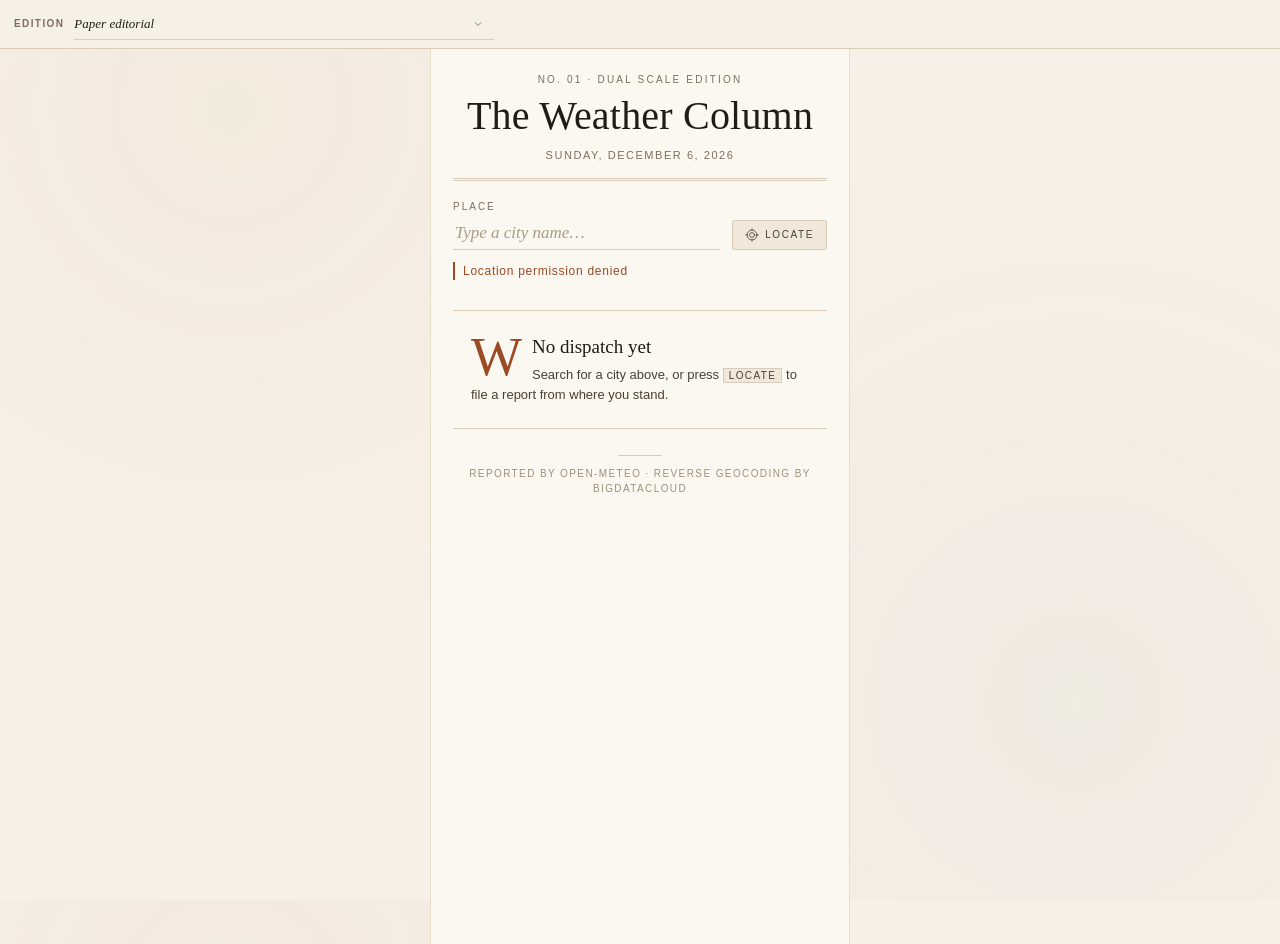
==== variants/01-paper-editorial/index.html @ 681472b5 "Initial dual-unit weather web app Static SPA with dual °F/°C current conditions and 10-day forecast," ====
<!DOCTYPE html>
<html lang="en">
<head>
  <meta charset="UTF-8" />
  <meta name="viewport" content="width=device-width, initial-scale=1, viewport-fit=cover" />
  <meta name="color-scheme" content="light" />
  <meta name="theme-color" content="#f6f1e8" />
  <meta name="apple-mobile-web-app-capable" content="yes" />
  <meta name="mobile-web-app-capable" content="yes" />
  <meta name="apple-mobile-web-app-status-bar-style" content="black-translucent" />
  <meta name="apple-mobile-web-app-title" content="Weather" />
  <link rel="manifest" href="../../manifest.webmanifest" />
  <link rel="apple-touch-icon" href="../../icons/icon-180.png" />
  <link rel="icon" type="image/png" sizes="192x192" href="../../icons/icon-192.png" />
  <link rel="icon" type="image/svg+xml" href="../../icons/icon.svg" />
  <title>The Weather Column · °F &amp; °C</title>
  <link rel="stylesheet" href="styles.css" />
  <link rel="stylesheet" href="../../style-switcher.css" />
</head>
<body>
  <main class="paper">

    <!-- Masthead -->
    <header class="masthead">
      <p class="masthead__eyebrow">No. 01 · Dual Scale Edition</p>
      <h1 class="masthead__title">The Weather Column</h1>
      <p id="dateline" class="masthead__dateline"></p>
    </header>

    <!-- Search / tools -->
    <div class="tools">
      <form id="search-form" class="search" autocomplete="off" role="search">
        <label class="search__label" for="search-input">Place</label>
        <input
          id="search-input"
          class="search__input"
          type="search"
          placeholder="Type a city name…"
          enterkeyhint="search"
          aria-label="Search for a city"
          aria-autocomplete="list"
          aria-controls="search-popup"
          aria-expanded="false"
          aria-haspopup="listbox"
        />
        <ul
          id="search-popup"
          class="search-popup"
          role="listbox"
          aria-label="City suggestions"
          hidden
        ></ul>
      </form>

      <button
        type="button"
        id="geo-btn"
        class="geo-btn"
        title="Use my location"
        aria-label="Use my location"
      >
        <svg viewBox="0 0 24 24" aria-hidden="true" focusable="false">
          <circle cx="12" cy="12" r="4.2" />
          <circle cx="12" cy="12" r="8.5" />
          <path d="M12 1.5v3M12 19.5v3M1.5 12h3M19.5 12h3" />
        </svg>
        <span>Locate</span>
      </button>
    </div>

    <p id="status" class="status" role="status" aria-live="polite"></p>

    <!-- Loading placeholder -->
    <div id="skeleton" class="skeleton" hidden aria-hidden="true">
      <span class="sk sk--place"></span>
      <span class="sk sk--temp"></span>
      <span class="sk sk--cond"></span>
      <span class="sk sk--rule"></span>
      <span class="sk sk--row"></span>
      <span class="sk sk--row"></span>
      <span class="sk sk--row"></span>
      <span class="sk sk--row"></span>
      <span class="sk sk--row"></span>
    </div>

    <!-- Empty / first-run state -->
    <div id="empty" class="empty" hidden>
      <p class="empty__drop">W</p>
      <p class="empty__title">No dispatch yet</p>
      <p class="empty__hint">
        Search for a city above, or press <span class="empty__key">Locate</span>
        to file a report from where you stand.
      </p>
    </div>

    <!-- 1 · Current conditions -->
    <section id="current" class="current" aria-labelledby="location" hidden>
      <p class="kicker">Present Conditions</p>
      <h2 id="location" class="current__place"></h2>
      <div id="temps" class="temps" role="img"></div>
      <p id="condition" class="current__condition"></p>
      <p id="hl" class="current__hl" role="img"></p>
    </section>

    <!-- 2 · Multi-day forecast -->
    <section id="daily" class="daily" aria-labelledby="daily-heading" hidden>
      <h3 id="daily-heading" class="daily__heading">The Ten-Day Outlook</h3>
      <div class="daily__columns" aria-hidden="true">
        <span>Day</span>
        <span>Sky</span>
        <span class="col-num">Low</span>
        <span class="col-range">Range</span>
        <span class="col-num">High</span>
      </div>
      <ul id="daily-list" class="daily__list"></ul>
      <p class="daily__legend">
        Each row prints Fahrenheit above Celsius. The rule between low and high
        marks the day’s span against the ten-day extremes.
      </p>
    </section>

    <footer class="colophon">
      <span class="colophon__rule" aria-hidden="true"></span>
      Reported by Open-Meteo · Reverse geocoding by BigDataCloud
    </footer>
  </main>

  <script src="app.js"></script>
  <script src="../../style-switcher.js"></script>
  <script src="../../pwa.js"></script>
</body>
</html>
---- variants/01-paper-editorial/styles.css ----
/* ===========================================================
   PAPER / EDITORIAL — a printed weather column
   Warm ivory stock, serif headlines, hairline taupe rules.
   =========================================================== */

:root {
  --paper:       #f6f1e8;
  --paper-2:     #fbf8f2;
  --paper-3:     #efe8db;
  --ink:         #221c16;
  --ink-soft:    #4a3f34;
  --ink-faint:   #7d6f60;
  --taupe:       #d9cdb9;
  --taupe-soft:  #e6ddcc;
  --accent:      #9a4a24;   /* terracotta — used sparingly, like a spot color */
  --accent-cool: #3f5c6b;   /* slate blue for cold ends */

  --serif: Georgia, "Iowan Old Style", "Times New Roman", ui-serif, serif;
  --sans: ui-sans-serif, -apple-system, BlinkMacSystemFont, "Segoe UI",
    "Helvetica Neue", Arial, sans-serif;

  --col: 420px;
}

/* Ensure [hidden] wins over component display:flex/grid */
[hidden] {
  display: none !important;
}


* { box-sizing: border-box; }

html, body { height: 100%; }

body {
  margin: 0;
  background-color: var(--paper);
  /* faint paper tooth */
  background-image:
    radial-gradient(circle at 18% 12%, rgba(154, 74, 36, 0.045), transparent 42%),
    radial-gradient(circle at 84% 78%, rgba(63, 92, 107, 0.04), transparent 46%);
  color: var(--ink);
  font-family: var(--sans);
  font-size: 16px;
  line-height: 1.5;
  -webkit-font-smoothing: antialiased;
  text-rendering: optimizeLegibility;
}

.paper {
  width: 100%;
  max-width: var(--col);
  margin: 0 auto;
  padding: 28px 22px calc(36px + env(safe-area-inset-bottom));
  min-height: 100%;
  background: linear-gradient(var(--paper-2), var(--paper-2));
  border-left: 1px solid var(--taupe-soft);
  border-right: 1px solid var(--taupe-soft);
}

@media (max-width: 460px) {
  .paper { border-left: none; border-right: none; }
}

.sr-only {
  position: absolute;
  width: 1px; height: 1px;
  padding: 0; margin: -1px;
  overflow: hidden;
  clip: rect(0 0 0 0);
  white-space: nowrap;
  border: 0;
}

/* ------------------------------------------------------------ masthead */

.masthead {
  text-align: center;
  padding-bottom: 14px;
  border-bottom: 3px double var(--taupe);
}

.masthead__eyebrow {
  margin: 0 0 8px;
  font-size: 10px;
  letter-spacing: 0.22em;
  text-transform: uppercase;
  color: var(--ink-faint);
}

.masthead__title {
  margin: 0;
  font-family: var(--serif);
  font-weight: 400;
  font-size: clamp(30px, 9vw, 40px);
  line-height: 1.05;
  letter-spacing: 0.005em;
  color: var(--ink);
}

.masthead__dateline {
  margin: 10px 0 0;
  font-size: 11px;
  letter-spacing: 0.14em;
  text-transform: uppercase;
  color: var(--ink-faint);
}

/* --------------------------------------------------------------- tools */

.tools {
  display: flex;
  align-items: flex-end;
  gap: 12px;
  margin-top: 18px;
}

.search {
  position: relative;
  flex: 1 1 auto;
  min-width: 0;
}

.search__label {
  display: block;
  font-size: 10px;
  letter-spacing: 0.2em;
  text-transform: uppercase;
  color: var(--ink-faint);
  margin-bottom: 3px;
}

.search__input {
  width: 100%;
  appearance: none;
  -webkit-appearance: none;
  background: transparent;
  border: 0;
  border-bottom: 1px solid var(--taupe);
  border-radius: 0;
  padding: 6px 2px;
  font-family: var(--serif);
  font-size: 17px;
  color: var(--ink);
  transition: border-color 0.18s ease;
}

.search__input::placeholder {
  color: #a99b89;
  font-style: italic;
}

.search__input:focus {
  outline: none;
  border-bottom-color: var(--accent);
}

.search__input::-webkit-search-cancel-button { -webkit-appearance: none; }

.geo-btn {
  flex: 0 0 auto;
  display: inline-flex;
  align-items: center;
  gap: 6px;
  padding: 7px 12px;
  background: var(--paper-3);
  border: 1px solid var(--taupe);
  border-radius: 2px;
  color: var(--ink-soft);
  font-family: var(--sans);
  font-size: 10px;
  letter-spacing: 0.16em;
  text-transform: uppercase;
  cursor: pointer;
  transition: background 0.16s ease, color 0.16s ease, border-color 0.16s ease;
}

.geo-btn svg {
  width: 14px; height: 14px;
  fill: none;
  stroke: currentColor;
  stroke-width: 1.4;
  stroke-linecap: round;
}

.geo-btn:hover { background: #e8dfcd; color: var(--ink); }
.geo-btn:active { transform: translateY(1px); }
.geo-btn:focus-visible { outline: 2px solid var(--accent); outline-offset: 2px; }

.geo-btn.is-busy { color: var(--accent); border-color: var(--accent); }
.geo-btn.is-busy svg { animation: slow-spin 1.6s linear infinite; }

@keyframes slow-spin { to { transform: rotate(360deg); } }

/* ------------------------------------------------------- search popup */

.search-popup {
  position: absolute;
  z-index: 30;
  top: calc(100% + 6px);
  left: 0;
  right: 0;
  margin: 0;
  padding: 4px 0;
  list-style: none;
  max-height: 288px;
  overflow-y: auto;
  background: var(--paper-2);
  border: 1px solid var(--taupe);
  border-radius: 2px;
  box-shadow: 0 10px 24px rgba(58, 44, 30, 0.13);
}

.search-popup[hidden] {
  display: none !important;
}

.search-popup__item {
  display: flex;
  flex-direction: column;
  gap: 1px;
  width: 100%;
  padding: 8px 12px;
  background: transparent;
  border: 0;
  border-left: 2px solid transparent;
  text-align: left;
  cursor: pointer;
  font-family: inherit;
  color: var(--ink);
}

.search-popup__item:hover,
.search-popup__item.is-active {
  background: var(--paper-3);
  border-left-color: var(--accent);
}

.search-popup__name {
  font-family: var(--serif);
  font-size: 15px;
  line-height: 1.25;
}

.search-popup__meta {
  font-size: 11px;
  letter-spacing: 0.05em;
  color: var(--ink-faint);
}

.search-popup__loading,
.search-popup__empty {
  padding: 10px 12px;
  font-size: 12px;
  font-style: italic;
  color: var(--ink-faint);
}

/* -------------------------------------------------------------- status */

.status {
  margin: 12px 0 0;
  min-height: 1.2em;
  font-size: 12px;
  letter-spacing: 0.06em;
  color: var(--ink-faint);
}

.status:empty { margin: 6px 0 0; min-height: 0; }
.status.is-loading { font-style: italic; }
.status.is-error {
  color: var(--accent);
  font-style: normal;
  border-left: 2px solid var(--accent);
  padding-left: 8px;
}

/* ------------------------------------------------------------ skeleton */

.skeleton {
  display: flex;
  flex-direction: column;
  gap: 12px;
  margin-top: 24px;
}

.sk {
  display: block;
  border-radius: 1px;
  background: linear-gradient(
    90deg,
    var(--paper-3) 0%,
    #e7dfd0 40%,
    var(--paper-3) 80%
  );
  background-size: 260% 100%;
  animation: paper-shimmer 1.5s ease-in-out infinite;
}

.sk--place { width: 62%; height: 24px; }
.sk--temp  { width: 88%; height: 56px; }
.sk--cond  { width: 46%; height: 13px; }
.sk--rule  { width: 100%; height: 1px; margin: 6px 0; animation: none; background: var(--taupe); }
.sk--row   { width: 100%; height: 30px; }

@keyframes paper-shimmer {
  0%   { background-position: 120% 0; }
  100% { background-position: -40% 0; }
}

@media (prefers-reduced-motion: reduce) {
  .sk { animation: none; }
}

/* --------------------------------------------------------------- empty */

.empty {
  margin-top: 30px;
  padding: 22px 18px 24px;
  border-top: 1px solid var(--taupe);
  border-bottom: 1px solid var(--taupe);
  text-align: left;
}

.empty__drop {
  float: left;
  margin: 2px 10px 0 0;
  font-family: var(--serif);
  font-size: 54px;
  line-height: 0.82;
  color: var(--accent);
}

.empty__title {
  margin: 0 0 4px;
  font-family: var(--serif);
  font-size: 19px;
}

.empty__hint {
  margin: 0;
  font-size: 13px;
  color: var(--ink-soft);
}

.empty__key {
  font-size: 10px;
  letter-spacing: 0.14em;
  text-transform: uppercase;
  padding: 1px 5px;
  border: 1px solid var(--taupe);
  background: var(--paper-3);
  white-space: nowrap;
}

/* ------------------------------------------------------------- current */

.kicker {
  margin: 0 0 6px;
  font-size: 10px;
  letter-spacing: 0.22em;
  text-transform: uppercase;
  color: var(--accent);
}

.current {
  margin-top: 26px;
  padding-bottom: 22px;
  border-bottom: 1px solid var(--taupe);
}

.current__place {
  margin: 0;
  font-family: var(--serif);
  font-weight: 400;
  font-size: clamp(24px, 7vw, 30px);
  line-height: 1.15;
  letter-spacing: 0.002em;
}

/* Dual scale — two equal columns, split by a hairline rule */
.temps {
  display: grid;
  grid-template-columns: 1fr 1px 1fr;
  align-items: center;
  margin: 18px 0 4px;
  padding: 14px 0;
  border-top: 1px solid var(--taupe-soft);
  border-bottom: 1px solid var(--taupe-soft);
}

.temps__divider {
  display: block;
  align-self: stretch;
  background: var(--taupe);
}

.temp {
  display: flex;
  flex-direction: column;
  align-items: center;
  gap: 2px;
}

.temp__value {
  font-family: var(--serif);
  font-size: 52px;
  line-height: 1;
  letter-spacing: -0.02em;
  font-variant-numeric: lining-nums tabular-nums;
  color: var(--ink);
}

.temp__deg {
  font-size: 0.5em;
  vertical-align: super;
  margin-left: 1px;
  color: var(--ink-faint);
}

.temp__unit {
  font-size: 9px;
  letter-spacing: 0.2em;
  text-transform: uppercase;
  color: var(--ink-faint);
}

.temp--f .temp__value { color: var(--ink); }
.temp--c .temp__value { color: var(--ink-soft); }

.current__condition {
  margin: 12px 0 0;
  font-family: var(--serif);
  font-size: 17px;
  font-style: italic;
  color: var(--ink-soft);
}

.cond__icon {
  font-style: normal;
  margin-right: 7px;
  filter: saturate(0.72);
}

.current__hl {
  display: flex;
  gap: 20px;
  margin: 10px 0 0;
}

.hl {
  display: inline-flex;
  align-items: baseline;
  gap: 7px;
  font-variant-numeric: lining-nums tabular-nums;
}

.hl__key {
  font-size: 9px;
  letter-spacing: 0.18em;
  text-transform: uppercase;
  color: var(--ink-faint);
}

.hl__f {
  font-family: var(--serif);
  font-size: 15px;
  color: var(--ink);
}

.hl__c {
  font-size: 12px;
  color: var(--ink-faint);
}

/* --------------------------------------------------------------- daily */

.daily { margin-top: 24px; }

.daily__heading {
  margin: 0 0 10px;
  font-family: var(--serif);
  font-weight: 400;
  font-size: 20px;
  letter-spacing: 0.01em;
}

.daily__columns,
.day {
  display: grid;
  grid-template-columns: 3.4rem 1.5rem 2.9rem 1fr 2.9rem;
  align-items: center;
  gap: 9px;
}

.daily__columns {
  padding: 0 0 6px;
  border-bottom: 1px solid var(--ink);
  font-size: 9px;
  letter-spacing: 0.18em;
  text-transform: uppercase;
  color: var(--ink-faint);
}

.daily__columns .col-num { text-align: center; }
.daily__columns .col-range { text-align: center; }

.daily__list {
  list-style: none;
  margin: 0;
  padding: 0;
}

.day {
  padding: 9px 0;
  border-bottom: 1px dotted var(--taupe);
}

.day--today .day__name {
  color: var(--accent);
  font-style: italic;
}

.day__name {
  font-family: var(--serif);
  font-size: 14px;
  letter-spacing: 0.02em;
  color: var(--ink);
}

.day__icon {
  font-size: 14px;
  text-align: center;
  filter: saturate(0.7);
}

/* Stacked dual readout: F on top (serif), C below (small sans) */
.t {
  display: flex;
  flex-direction: column;
  align-items: center;
  line-height: 1.1;
  font-variant-numeric: lining-nums tabular-nums;
}

.t__f {
  font-family: var(--serif);
  font-size: 15px;
  color: var(--ink);
}

.t__c {
  font-size: 10px;
  color: var(--ink-faint);
}

.t--lo .t__f { color: var(--ink-soft); }

/* Range bar — a quiet printed rule, not a neon gradient */
.day__range { padding: 0 1px; }

.bar {
  position: relative;
  display: block;
  height: 7px;
  background:
    repeating-linear-gradient(
      90deg,
      var(--taupe-soft) 0 3px,
      transparent 3px 6px
    );
  background-position: 0 center;
  background-size: 100% 1px;
  background-repeat: no-repeat;
}

.bar__fill {
  position: absolute;
  top: 50%;
  height: 3px;
  transform: translateY(-50%);
  border-radius: 2px;
  background: linear-gradient(90deg, var(--from), var(--to));
  transform-origin: left center;
  animation: bar-in 0.42s cubic-bezier(0.22, 0.8, 0.3, 1) both;
}

@keyframes bar-in {
  from { transform: translateY(-50%) scaleX(0.05); opacity: 0; }
  to   { transform: translateY(-50%) scaleX(1); opacity: 1; }
}

.bar__now {
  position: absolute;
  top: 50%;
  width: 1px;
  height: 11px;
  margin-left: -0.5px;
  transform: translateY(-50%);
  background: var(--ink);
}

.daily__legend {
  margin: 12px 0 0;
  padding-top: 10px;
  border-top: 1px solid var(--taupe-soft);
  font-size: 11px;
  font-style: italic;
  line-height: 1.5;
  color: var(--ink-faint);
}

/* ----------------------------------------------------------- colophon */

.colophon {
  margin-top: 26px;
  text-align: center;
  font-size: 10px;
  letter-spacing: 0.14em;
  text-transform: uppercase;
  color: #9d8f7d;
}

.colophon__rule {
  display: block;
  width: 44px;
  height: 1px;
  margin: 0 auto 10px;
  background: var(--taupe);
}

/* ----------------------------------------------------------- entrance */

.fade-in {
  animation: ink-in 0.44s ease both;
}

.fade-in--delayed { animation-delay: 0.09s; }

@keyframes ink-in {
  from { opacity: 0; transform: translateY(6px); }
  to   { opacity: 1; transform: none; }
}

@media (prefers-reduced-motion: reduce) {
  .fade-in, .bar__fill, .geo-btn.is-busy svg { animation: none !important; }
}
---- style-switcher.css ----
/* ==========================================================================
   Style picker — structural base + per-theme skins
   Themes set look via #style-switcher[data-style="…"]
   ========================================================================== */

#style-switcher {
  position: fixed;
  top: 0;
  left: 0;
  right: 0;
  z-index: 10000;
  display: flex;
  align-items: center;
  gap: 10px;
  min-height: 44px;
  padding: max(8px, env(safe-area-inset-top)) 14px 8px;
  box-sizing: border-box;
  line-height: 1.2;
  /* defaults (overridden per theme) */
  --ss-bg: rgba(12, 14, 20, 0.92);
  --ss-fg: #eef1f6;
  --ss-muted: rgba(238, 241, 246, 0.55);
  --ss-line: rgba(255, 255, 255, 0.12);
  --ss-field-bg: rgba(255, 255, 255, 0.08);
  --ss-field-fg: #eef1f6;
  --ss-field-border: rgba(255, 255, 255, 0.16);
  --ss-focus: #8eb0ff;
  --ss-focus-ring: rgba(142, 176, 255, 0.28);
  --ss-option-bg: #1a1d26;
  --ss-radius: 8px;
  --ss-font: ui-sans-serif, system-ui, -apple-system, "Segoe UI", sans-serif;
  --ss-label-size: 11px;
  --ss-label-weight: 600;
  --ss-label-track: 0.06em;
  --ss-label-transform: uppercase;
  --ss-shadow: none;
  --ss-blur: 12px;

  background: var(--ss-bg);
  color: var(--ss-fg);
  border-bottom: 1px solid var(--ss-line);
  font-family: var(--ss-font);
  font-size: 13px;
  box-shadow: var(--ss-shadow);
  backdrop-filter: blur(var(--ss-blur));
  -webkit-backdrop-filter: blur(var(--ss-blur));
}

#style-switcher * {
  box-sizing: border-box;
}

#style-switcher label {
  flex: none;
  color: var(--ss-muted);
  font-size: var(--ss-label-size);
  font-weight: var(--ss-label-weight);
  letter-spacing: var(--ss-label-track);
  text-transform: var(--ss-label-transform);
}

#style-switcher select {
  flex: 1;
  min-width: 0;
  max-width: 420px;
  height: 32px;
  padding: 0 28px 0 10px;
  border: 1px solid var(--ss-field-border);
  border-radius: var(--ss-radius);
  background-color: var(--ss-field-bg);
  background-image: url("data:image/svg+xml,%3Csvg xmlns='http://www.w3.org/2000/svg' width='12' height='12' viewBox='0 0 24 24' fill='none' stroke='%23c5cad6' stroke-width='2.2'%3E%3Cpath d='M6 9l6 6 6-6'/%3E%3C/svg%3E");
  background-repeat: no-repeat;
  background-position: right 10px center;
  color: var(--ss-field-fg);
  font: inherit;
  font-size: 13px;
  font-weight: 500;
  appearance: none;
  -webkit-appearance: none;
  cursor: pointer;
  outline: none;
  transition: border-color 0.15s ease, box-shadow 0.15s ease, background-color 0.15s ease;
}

#style-switcher select:hover {
  border-color: var(--ss-focus);
}

#style-switcher select:focus-visible {
  border-color: var(--ss-focus);
  box-shadow: 0 0 0 3px var(--ss-focus-ring);
}

#style-switcher select option {
  background: var(--ss-option-bg);
  color: var(--ss-field-fg);
}

.style-switcher-spacer {
  height: calc(44px + env(safe-area-inset-top));
  flex: none;
}

/* --------------------------------------------------------------------------
   0 · Original dark — glass surface, cool accent
   -------------------------------------------------------------------------- */
#style-switcher[data-style="original"] {
  --ss-bg: rgba(8, 11, 18, 0.88);
  --ss-fg: #eef2f8;
  --ss-muted: #7f8ba0;
  --ss-line: rgba(255, 255, 255, 0.085);
  --ss-field-bg: rgba(255, 255, 255, 0.055);
  --ss-field-fg: #eef2f8;
  --ss-field-border: rgba(255, 255, 255, 0.12);
  --ss-focus: #86aaff;
  --ss-focus-ring: rgba(134, 170, 255, 0.22);
  --ss-option-bg: #121722;
  --ss-radius: 999px;
  --ss-font: ui-sans-serif, -apple-system, BlinkMacSystemFont, "SF Pro Text",
    "Segoe UI", system-ui, sans-serif;
  --ss-blur: 16px;
  --ss-shadow: 0 8px 24px -16px rgba(0, 0, 0, 0.7);
}

#style-switcher[data-style="original"] select {
  background-image: url("data:image/svg+xml,%3Csvg xmlns='http://www.w3.org/2000/svg' width='12' height='12' viewBox='0 0 24 24' fill='none' stroke='%239aa6bc' stroke-width='2.2'%3E%3Cpath d='M6 9l6 6 6-6'/%3E%3C/svg%3E");
  padding-left: 14px;
}

/* --------------------------------------------------------------------------
   1 · Paper editorial — ivory stock, serif label, taupe rules
   -------------------------------------------------------------------------- */
#style-switcher[data-style="01-paper-editorial"] {
  --ss-bg: #f6f1e8;
  --ss-fg: #221c16;
  --ss-muted: #7d6f60;
  --ss-line: #d9cdb9;
  --ss-field-bg: #fbf8f2;
  --ss-field-fg: #221c16;
  --ss-field-border: #d9cdb9;
  --ss-focus: #9a4a24;
  --ss-focus-ring: rgba(154, 74, 36, 0.18);
  --ss-option-bg: #fbf8f2;
  --ss-radius: 0;
  --ss-font: Georgia, "Iowan Old Style", "Times New Roman", ui-serif, serif;
  --ss-label-size: 10px;
  --ss-label-track: 0.14em;
  --ss-blur: 0px;
  --ss-shadow: none;
  border-bottom-width: 1px;
  border-bottom-style: solid;
}

#style-switcher[data-style="01-paper-editorial"] label {
  font-family: ui-sans-serif, "Helvetica Neue", Arial, sans-serif;
}

#style-switcher[data-style="01-paper-editorial"] select {
  border-top: none;
  border-left: none;
  border-right: none;
  border-radius: 0;
  background-color: transparent;
  background-image: url("data:image/svg+xml,%3Csvg xmlns='http://www.w3.org/2000/svg' width='12' height='12' viewBox='0 0 24 24' fill='none' stroke='%237d6f60' stroke-width='1.8'%3E%3Cpath d='M6 9l6 6 6-6'/%3E%3C/svg%3E");
  font-family: Georgia, "Iowan Old Style", "Times New Roman", ui-serif, serif;
  font-style: italic;
  font-weight: 400;
  padding-left: 0;
}

#style-switcher[data-style="01-paper-editorial"] select:focus-visible {
  box-shadow: none;
  border-bottom-color: #9a4a24;
}

/* --------------------------------------------------------------------------
   2 · Terminal mono — phosphor CRT chrome
   -------------------------------------------------------------------------- */
#style-switcher[data-style="02-terminal-mono"] {
  --ss-bg: #040605;
  --ss-fg: #b9ffd9;
  --ss-muted: #58917a;
  --ss-line: rgba(51, 255, 154, 0.28);
  --ss-field-bg: #070b09;
  --ss-field-fg: #33ff9a;
  --ss-field-border: rgba(51, 255, 154, 0.35);
  --ss-focus: #ffb454;
  --ss-focus-ring: rgba(255, 180, 84, 0.2);
  --ss-option-bg: #070b09;
  --ss-radius: 0;
  --ss-font: ui-monospace, "SF Mono", SFMono-Regular, Menlo, Consolas,
    "DejaVu Sans Mono", monospace;
  --ss-label-size: 11px;
  --ss-label-track: 0.08em;
  --ss-blur: 0px;
  --ss-shadow: 0 0 12px rgba(51, 255, 154, 0.12);
  text-shadow: 0 0 6px rgba(51, 255, 154, 0.25);
  font-size: 12px;
}

#style-switcher[data-style="02-terminal-mono"] label::before {
  content: "[";
  color: #1f8f5c;
  margin-right: 2px;
}

#style-switcher[data-style="02-terminal-mono"] label::after {
  content: "]";
  color: #1f8f5c;
  margin-left: 2px;
}

#style-switcher[data-style="02-terminal-mono"] select {
  background-image: url("data:image/svg+xml,%3Csvg xmlns='http://www.w3.org/2000/svg' width='12' height='12' viewBox='0 0 24 24' fill='none' stroke='%2333ff9a' stroke-width='2'%3E%3Cpath d='M6 9l6 6 6-6'/%3E%3C/svg%3E");
  font-weight: 400;
  letter-spacing: 0.02em;
  text-shadow: 0 0 6px rgba(51, 255, 154, 0.35);
  box-shadow: inset 0 0 0 1px rgba(51, 255, 154, 0.08);
}

#style-switcher[data-style="02-terminal-mono"] select:focus-visible {
  box-shadow: 0 0 0 1px #ffb454, 0 0 10px rgba(255, 180, 84, 0.25);
}

/* --------------------------------------------------------------------------
   3 · Soft pastel — frosted card, rounded, lavender
   -------------------------------------------------------------------------- */
#style-switcher[data-style="03-soft-pastel"] {
  --ss-bg: rgba(255, 255, 255, 0.78);
  --ss-fg: #4a4262;
  --ss-muted: #9b93b8;
  --ss-line: rgba(148, 137, 199, 0.18);
  --ss-field-bg: rgba(255, 255, 255, 0.92);
  --ss-field-fg: #4a4262;
  --ss-field-border: rgba(148, 137, 199, 0.28);
  --ss-focus: #9b8bea;
  --ss-focus-ring: rgba(155, 139, 234, 0.28);
  --ss-option-bg: #ffffff;
  --ss-radius: 999px;
  --ss-font: "Quicksand", ui-sans-serif, system-ui, sans-serif;
  --ss-label-size: 11px;
  --ss-label-track: 0.1em;
  --ss-blur: 18px;
  --ss-shadow: 0 10px 28px -18px rgba(120, 104, 180, 0.45);
}

#style-switcher[data-style="03-soft-pastel"] select {
  background-image: url("data:image/svg+xml,%3Csvg xmlns='http://www.w3.org/2000/svg' width='12' height='12' viewBox='0 0 24 24' fill='none' stroke='%239b93b8' stroke-width='2.2'%3E%3Cpath d='M6 9l6 6 6-6'/%3E%3C/svg%3E");
  font-weight: 600;
  height: 34px;
}

/* --------------------------------------------------------------------------
   4 · Neubrutal — yellow bar, hard black border, offset shadow
   -------------------------------------------------------------------------- */
#style-switcher[data-style="04-neubrutal"] {
  --ss-bg: #ffe14d;
  --ss-fg: #100f0d;
  --ss-muted: #100f0d;
  --ss-line: #100f0d;
  --ss-field-bg: #fffaf0;
  --ss-field-fg: #100f0d;
  --ss-field-border: #100f0d;
  --ss-focus: #ff3d8b;
  --ss-focus-ring: transparent;
  --ss-option-bg: #fffaf0;
  --ss-radius: 0;
  --ss-font: "Helvetica Neue", Helvetica, "Arial Black", Arial, ui-sans-serif,
    system-ui, sans-serif;
  --ss-label-size: 12px;
  --ss-label-weight: 900;
  --ss-label-track: 0.06em;
  --ss-blur: 0px;
  --ss-shadow: none;
  border-bottom-width: 3px;
  min-height: 52px;
  padding-top: max(10px, env(safe-area-inset-top));
  padding-bottom: 10px;
  gap: 12px;
}

#style-switcher[data-style="04-neubrutal"] select {
  background-image: url("data:image/svg+xml,%3Csvg xmlns='http://www.w3.org/2000/svg' width='12' height='12' viewBox='0 0 24 24' fill='none' stroke='%23100f0d' stroke-width='2.8'%3E%3Cpath d='M6 9l6 6 6-6'/%3E%3C/svg%3E");
  border-width: 3px;
  height: 36px;
  font-weight: 800;
  text-transform: uppercase;
  letter-spacing: 0.04em;
  box-shadow: 4px 4px 0 #100f0d;
}

#style-switcher[data-style="04-neubrutal"] select:hover {
  background-color: #fff2c2;
  border-color: #100f0d;
}

#style-switcher[data-style="04-neubrutal"] select:focus-visible {
  box-shadow: 4px 4px 0 #ff3d8b;
  border-color: #100f0d;
  outline: none;
}

#style-switcher[data-style="04-neubrutal"] ~ .style-switcher-spacer {
  height: calc(52px + env(safe-area-inset-top));
}

/* --------------------------------------------------------------------------
   5 · Swiss minimal — white, hairline, Helvetica, no blur
   -------------------------------------------------------------------------- */
#style-switcher[data-style="05-swiss-minimal"] {
  --ss-bg: #ffffff;
  --ss-fg: #111111;
  --ss-muted: #949494;
  --ss-line: #dcdcdc;
  --ss-field-bg: #ffffff;
  --ss-field-fg: #111111;
  --ss-field-border: #111111;
  --ss-focus: #111111;
  --ss-focus-ring: transparent;
  --ss-option-bg: #ffffff;
  --ss-radius: 0;
  --ss-font: "Helvetica Neue", Helvetica, "Inter", Arial, system-ui, sans-serif;
  --ss-label-size: 10px;
  --ss-label-weight: 500;
  --ss-label-track: 0.16em;
  --ss-blur: 0px;
  --ss-shadow: none;
  border-bottom-width: 1px;
}

#style-switcher[data-style="05-swiss-minimal"] select {
  background-image: url("data:image/svg+xml,%3Csvg xmlns='http://www.w3.org/2000/svg' width='12' height='12' viewBox='0 0 24 24' fill='none' stroke='%23111111' stroke-width='1.6'%3E%3Cpath d='M6 9l6 6 6-6'/%3E%3C/svg%3E");
  border-top: none;
  border-left: none;
  border-right: none;
  border-bottom-width: 1px;
  border-radius: 0;
  height: 30px;
  padding-left: 0;
  font-weight: 500;
  letter-spacing: -0.01em;
}

#style-switcher[data-style="05-swiss-minimal"] select:focus-visible {
  box-shadow: none;
  border-bottom-width: 2px;
}
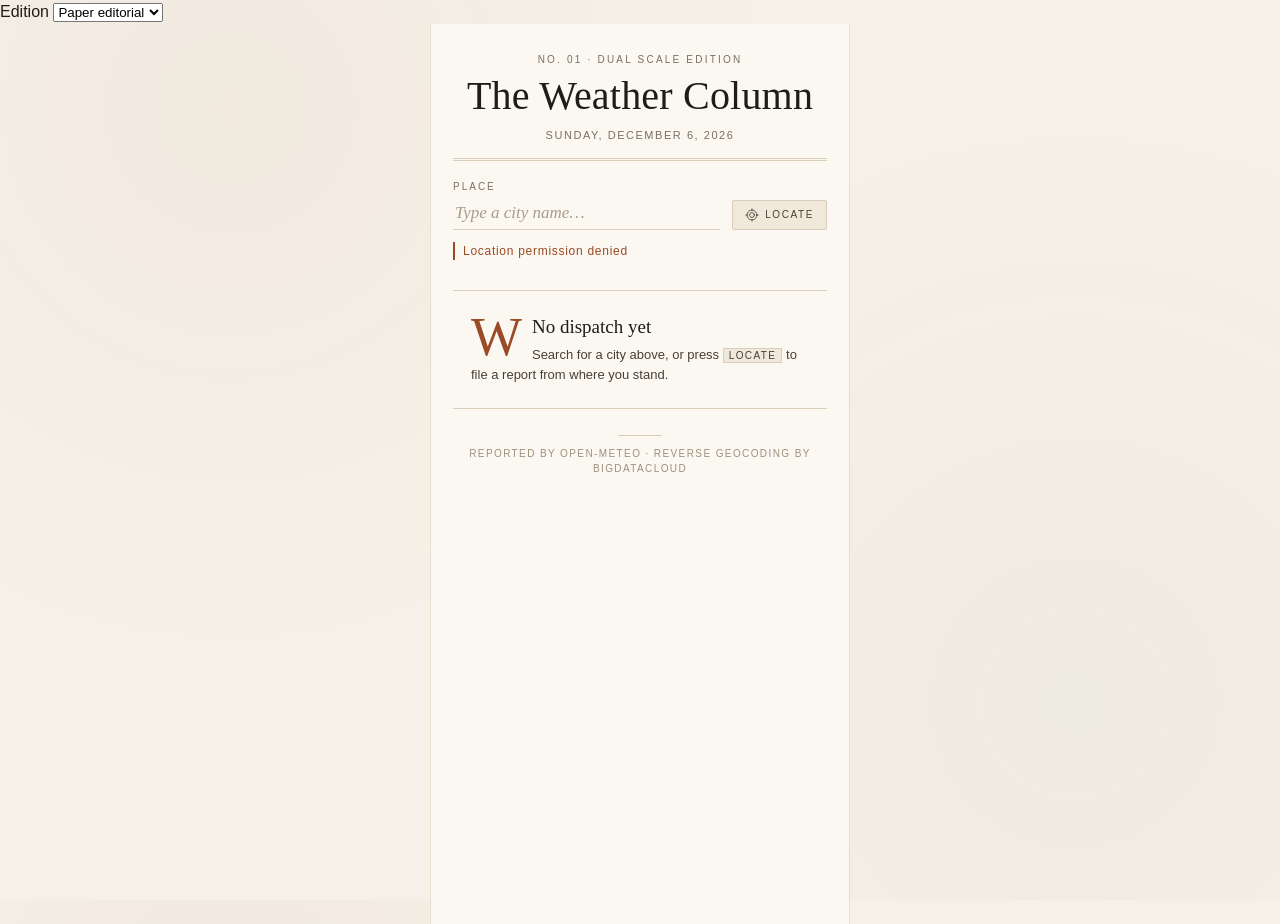
==== commit 5188264c: "Add pull-to-refresh for weather data Touch (and trackpad overscroll-at-top) reloads the current plac" ====
--- a/variants/01-paper-editorial/index.html
+++ b/variants/01-paper-editorial/index.html
@@ -10,12 +10,13 @@
   <meta name="apple-mobile-web-app-status-bar-style" content="black-translucent" />
   <meta name="apple-mobile-web-app-title" content="Weather" />
   <link rel="manifest" href="../../manifest.webmanifest" />
-  <link rel="apple-touch-icon" href="../../icons/icon-180.png" />
-  <link rel="icon" type="image/png" sizes="192x192" href="../../icons/icon-192.png" />
-  <link rel="icon" type="image/svg+xml" href="../../icons/icon.svg" />
+  <link rel="apple-touch-icon" href="../../icons/icon-180.png?v=2" />
+  <link rel="icon" type="image/png" sizes="192x192" href="../../icons/icon-192.png?v=2" />
+  <link rel="icon" type="image/svg+xml" href="../../icons/icon.svg?v=2" />
   <title>The Weather Column · °F &amp; °C</title>
   <link rel="stylesheet" href="styles.css" />
-  <link rel="stylesheet" href="../../style-switcher.css" />
+  <link rel="stylesheet" href="../../pull-refresh.css" />
+  <link rel="stylesheet" FAIL />
 </head>
 <body>
   <main class="paper">
@@ -126,6 +127,7 @@
   </main>
 
   <script src="app.js"></script>
+  <script src="../../pull-refresh.js"></script>
   <script src="../../style-switcher.js"></script>
   <script src="../../pwa.js"></script>
 </body>
--- a/pull-refresh.css
+++ b/pull-refresh.css
@@ -0,0 +1,129 @@
+/* Pull-to-refresh indicator */
+#pull-refresh {
+  --pull: 0px;
+  --pull-t: 0;
+  position: fixed;
+  top: calc(44px + env(safe-area-inset-top, 0px));
+  left: 0;
+  right: 0;
+  z-index: 9990;
+  display: flex;
+  justify-content: center;
+  pointer-events: none;
+  transform: translateY(calc(-100% + var(--pull)));
+  opacity: 0;
+  transition: opacity 0.15s ease;
+}
+
+#pull-refresh.is-visible {
+  opacity: 1;
+  transition: none;
+}
+
+#pull-refresh.is-refreshing {
+  transition: transform 0.2s ease;
+  transform: translateY(8px);
+  opacity: 1;
+}
+
+.pull-refresh__inner {
+  display: flex;
+  align-items: center;
+  gap: 8px;
+  padding: 8px 14px;
+  border-radius: 999px;
+  background: rgba(12, 14, 20, 0.88);
+  color: #eef1f6;
+  border: 1px solid rgba(255, 255, 255, 0.12);
+  box-shadow: 0 8px 24px -12px rgba(0, 0, 0, 0.55);
+  backdrop-filter: blur(12px);
+  -webkit-backdrop-filter: blur(12px);
+  font-family: ui-sans-serif, system-ui, -apple-system, sans-serif;
+  font-size: 12px;
+  font-weight: 500;
+}
+
+.pull-refresh__icon {
+  width: 18px;
+  height: 18px;
+  fill: none;
+  stroke: currentColor;
+  stroke-width: 1.8;
+  stroke-linecap: round;
+  transform: rotate(calc(var(--pull-t) * 180deg));
+  transition: transform 0.05s linear;
+}
+
+.pull-refresh__arc {
+  stroke-opacity: 0.55;
+}
+
+#pull-refresh.is-armed .pull-refresh__icon {
+  color: #86aaff;
+}
+
+#pull-refresh.is-refreshing .pull-refresh__icon {
+  animation: pull-spin 0.75s linear infinite;
+  color: #86aaff;
+}
+
+@keyframes pull-spin {
+  to {
+    transform: rotate(360deg);
+  }
+}
+
+/* Theme skins (match style switcher data-style on <html>) */
+html[data-weather-style="01-paper-editorial"] #pull-refresh .pull-refresh__inner {
+  background: #f6f1e8;
+  color: #221c16;
+  border-color: #d9cdb9;
+  font-family: Georgia, ui-serif, serif;
+  border-radius: 0;
+}
+
+html[data-weather-style="02-terminal-mono"] #pull-refresh .pull-refresh__inner {
+  background: #040605;
+  color: #33ff9a;
+  border-color: rgba(51, 255, 154, 0.35);
+  border-radius: 0;
+  font-family: ui-monospace, SFMono-Regular, Menlo, monospace;
+  box-shadow: 0 0 12px rgba(51, 255, 154, 0.15);
+}
+
+html[data-weather-style="03-soft-pastel"] #pull-refresh .pull-refresh__inner {
+  background: rgba(255, 255, 255, 0.9);
+  color: #4a4262;
+  border-color: rgba(148, 137, 199, 0.28);
+  box-shadow: 0 10px 28px -18px rgba(120, 104, 180, 0.45);
+}
+
+html[data-weather-style="04-neubrutal"] #pull-refresh .pull-refresh__inner {
+  background: #fffaf0;
+  color: #100f0d;
+  border: 3px solid #100f0d;
+  border-radius: 0;
+  box-shadow: 4px 4px 0 #100f0d;
+  font-weight: 800;
+  text-transform: uppercase;
+  letter-spacing: 0.04em;
+}
+
+html[data-weather-style="05-swiss-minimal"] #pull-refresh .pull-refresh__inner {
+  background: #ffffff;
+  color: #111111;
+  border-color: #111111;
+  border-radius: 0;
+  box-shadow: none;
+}
+
+/* Reduce rubber-band fighting our gesture where supported */
+html {
+  overscroll-behavior-y: contain;
+}
+
+@media (prefers-reduced-motion: reduce) {
+  #pull-refresh.is-refreshing .pull-refresh__icon {
+    animation: none;
+  }
+}
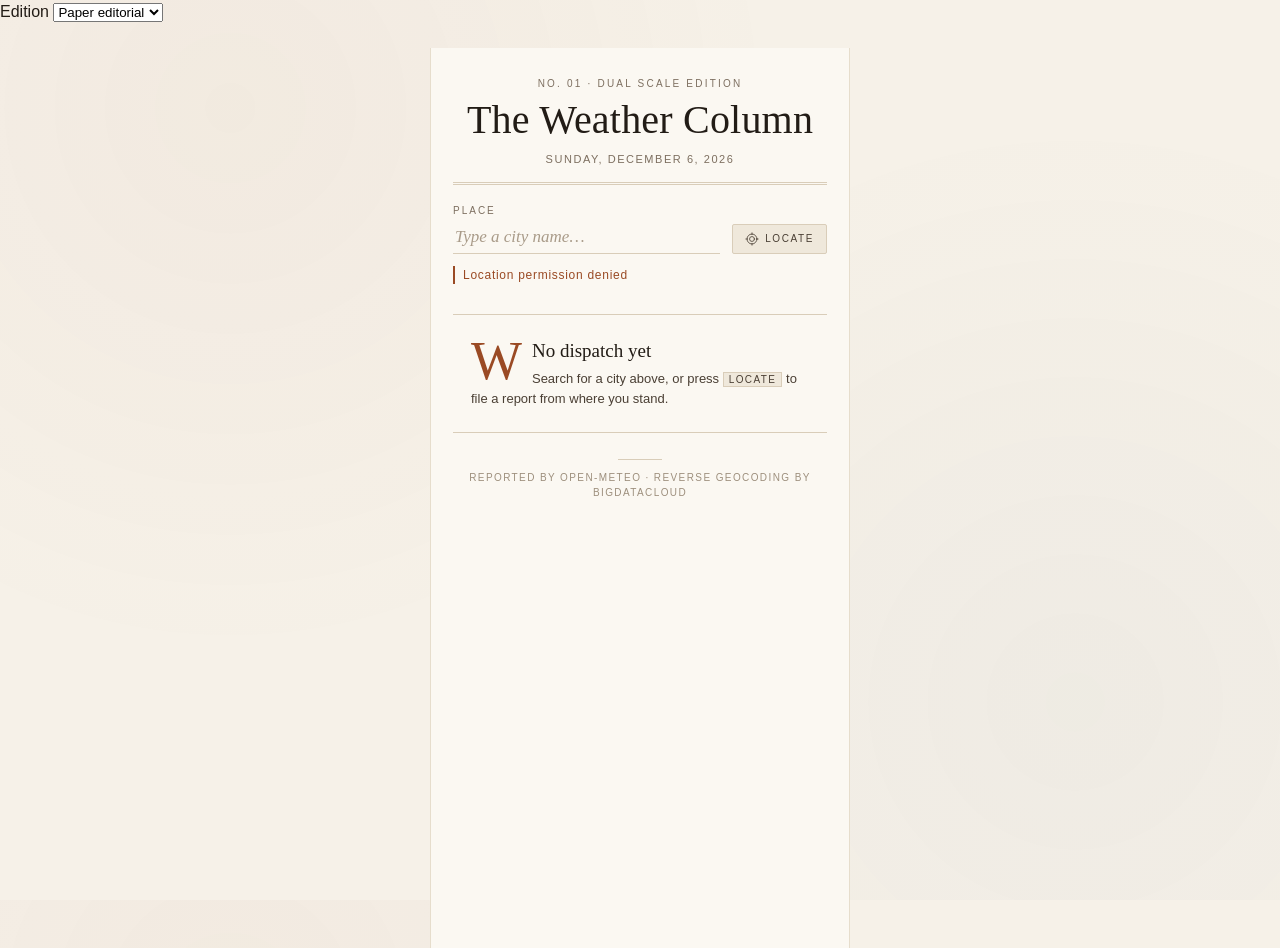
==== commit 8431d503: "Fix theme picker layout in standalone and theme skins Measure the switcher bar for spacer height so " ====
--- a/variants/01-paper-editorial/index.html
+++ b/variants/01-paper-editorial/index.html
@@ -15,7 +15,7 @@
   <link rel="icon" type="image/svg+xml" href="../../icons/icon.svg?v=2" />
   <title>The Weather Column · °F &amp; °C</title>
   <link rel="stylesheet" href="styles.css" />
-  <link rel="stylesheet" href="../../pull-refresh.css" />
+  <link rel="stylesheet" href="../../pull-refresh.css?v=3" />
   <link rel="stylesheet" FAIL />
 </head>
 <body>
@@ -127,8 +127,8 @@
   </main>
 
   <script src="app.js"></script>
-  <script src="../../pull-refresh.js"></script>
-  <script src="../../style-switcher.js"></script>
+  <script src="../../pull-refresh.js?v=3"></script>
+  <script src="../../style-switcher.js?v=3"></script>
   <script src="../../pwa.js"></script>
 </body>
 </html>
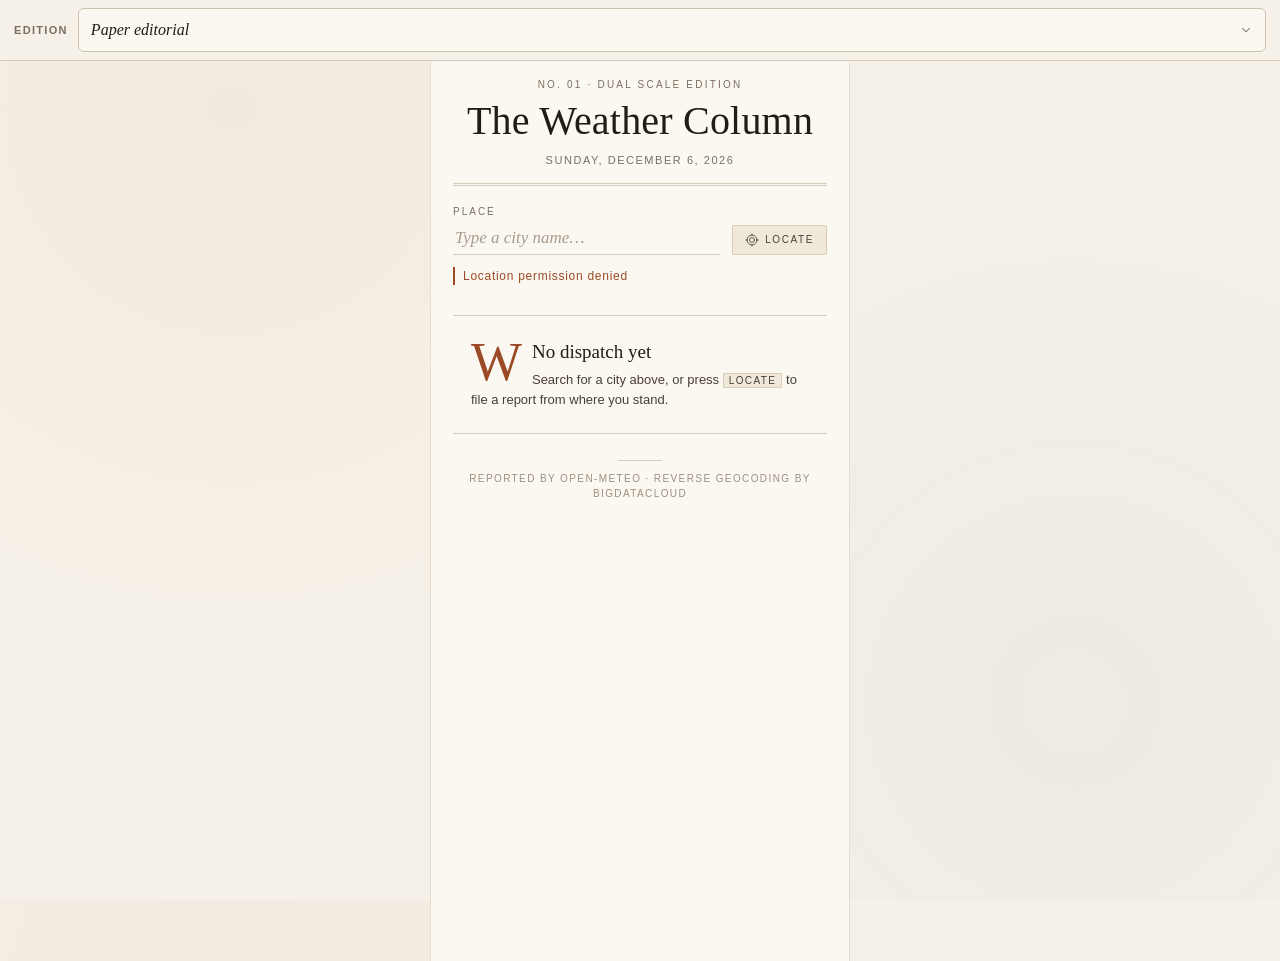
==== commit 8aa22368: "Restore missing style-switcher stylesheet link A botched earlier inject left <link rel="stylesheet" " ====
--- a/variants/01-paper-editorial/index.html
+++ b/variants/01-paper-editorial/index.html
@@ -16,7 +16,7 @@
   <title>The Weather Column · °F &amp; °C</title>
   <link rel="stylesheet" href="styles.css" />
   <link rel="stylesheet" href="../../pull-refresh.css?v=3" />
-  <link rel="stylesheet" FAIL />
+  <link rel="stylesheet" href="../../style-switcher.css?v=3" />
 </head>
 <body>
   <main class="paper">
--- a/style-switcher.css
+++ b/style-switcher.css
@@ -0,0 +1,320 @@
+/* ==========================================================================
+   Style picker — fixed top bar + spacer, theme skins, standalone safe-area
+   ========================================================================== */
+
+:root {
+  --ss-safe-top: env(safe-area-inset-top, 0px);
+  --ss-row: 44px; /* touch row under the status bar */
+  --ss-pad-x: 14px;
+  --ss-pad-y: 8px;
+}
+
+/* When the switcher is mounted, it owns top inset — themes must not also pad it */
+html.has-style-switcher body {
+  padding-top: 0 !important;
+}
+
+/* Theme roots that re-apply safe-area on the main column */
+html.has-style-switcher .term,
+html.has-style-switcher .paper,
+html.has-style-switcher .sheet,
+html.has-style-switcher .app {
+  /* keep side/bottom padding from themes; kill only extra top safe-area */
+  padding-top: 16px !important;
+}
+
+#style-switcher {
+  position: fixed;
+  top: 0;
+  left: 0;
+  right: 0;
+  z-index: 10000;
+  display: flex;
+  align-items: center;
+  gap: 10px;
+  box-sizing: border-box;
+  /* Status bar / notch + control row — always clear of the system UI */
+  padding: calc(var(--ss-safe-top) + var(--ss-pad-y)) var(--ss-pad-x) var(--ss-pad-y);
+  min-height: calc(var(--ss-safe-top) + var(--ss-row) + var(--ss-pad-y));
+  line-height: 1.2;
+  -webkit-tap-highlight-color: transparent;
+
+  --ss-bg: rgba(12, 14, 20, 0.94);
+  --ss-fg: #eef1f6;
+  --ss-muted: rgba(238, 241, 246, 0.6);
+  --ss-line: rgba(255, 255, 255, 0.14);
+  --ss-field-bg: rgba(255, 255, 255, 0.1);
+  --ss-field-fg: #eef1f6;
+  --ss-field-border: rgba(255, 255, 255, 0.2);
+  --ss-focus: #8eb0ff;
+  --ss-focus-ring: rgba(142, 176, 255, 0.3);
+  --ss-option-bg: #1a1d26;
+  --ss-radius: 10px;
+  --ss-font: ui-sans-serif, system-ui, -apple-system, "Segoe UI", sans-serif;
+  --ss-label-size: 11px;
+  --ss-label-weight: 600;
+  --ss-label-track: 0.06em;
+  --ss-label-transform: uppercase;
+  --ss-shadow: 0 8px 20px -14px rgba(0, 0, 0, 0.65);
+  --ss-blur: 14px;
+  --ss-chevron: %23c5cad6;
+
+  background: var(--ss-bg);
+  color: var(--ss-fg);
+  border-bottom: 1px solid var(--ss-line);
+  font-family: var(--ss-font);
+  font-size: 13px;
+  box-shadow: var(--ss-shadow);
+  backdrop-filter: blur(var(--ss-blur)) saturate(1.2);
+  -webkit-backdrop-filter: blur(var(--ss-blur)) saturate(1.2);
+}
+
+#style-switcher *,
+#style-switcher *::before,
+#style-switcher *::after {
+  box-sizing: border-box;
+}
+
+#style-switcher label {
+  flex: none;
+  color: var(--ss-muted);
+  font-size: var(--ss-label-size);
+  font-weight: var(--ss-label-weight);
+  letter-spacing: var(--ss-label-track);
+  text-transform: var(--ss-label-transform);
+  line-height: 1;
+  max-width: 5.5rem;
+  overflow: hidden;
+  text-overflow: ellipsis;
+  white-space: nowrap;
+}
+
+#style-switcher select {
+  flex: 1;
+  min-width: 0;
+  /* Large enough to tap with a thumb under the status bar */
+  min-height: 44px;
+  height: 44px;
+  margin: 0;
+  padding: 0 36px 0 12px;
+  border: 1.5px solid var(--ss-field-border);
+  border-radius: var(--ss-radius);
+  background-color: var(--ss-field-bg);
+  background-image: url("data:image/svg+xml,%3Csvg xmlns='http://www.w3.org/2000/svg' width='14' height='14' viewBox='0 0 24 24' fill='none' stroke='%23c5cad6' stroke-width='2.2' stroke-linecap='round'%3E%3Cpath d='M6 9l6 6 6-6'/%3E%3C/svg%3E");
+  background-repeat: no-repeat;
+  background-position: right 12px center;
+  background-size: 14px 14px;
+  color: var(--ss-field-fg);
+  font-family: inherit;
+  font-size: 16px; /* avoids iOS input zoom */
+  font-weight: 500;
+  line-height: 1.2;
+  appearance: none;
+  -webkit-appearance: none;
+  cursor: pointer;
+  outline: none;
+}
+
+#style-switcher select:hover {
+  border-color: var(--ss-focus);
+}
+
+#style-switcher select:focus,
+#style-switcher select:focus-visible {
+  border-color: var(--ss-focus);
+  box-shadow: 0 0 0 3px var(--ss-focus-ring);
+}
+
+#style-switcher select option {
+  background: var(--ss-option-bg);
+  color: var(--ss-field-fg);
+  font-size: 16px;
+}
+
+/* Spacer height is set in JS to the measured bar height (includes safe-area) */
+.style-switcher-spacer {
+  flex: none;
+  width: 100%;
+  height: calc(var(--ss-safe-top) + var(--ss-row) + var(--ss-pad-y));
+  min-height: calc(var(--ss-safe-top) + 52px);
+  pointer-events: none;
+}
+
+/* --------------------------------------------------------------------------
+   Theme skins
+   -------------------------------------------------------------------------- */
+#style-switcher[data-style="original"] {
+  --ss-bg: rgba(8, 11, 18, 0.94);
+  --ss-fg: #eef2f8;
+  --ss-muted: #7f8ba0;
+  --ss-line: rgba(255, 255, 255, 0.1);
+  --ss-field-bg: rgba(255, 255, 255, 0.07);
+  --ss-field-fg: #eef2f8;
+  --ss-field-border: rgba(255, 255, 255, 0.16);
+  --ss-focus: #86aaff;
+  --ss-focus-ring: rgba(134, 170, 255, 0.25);
+  --ss-option-bg: #121722;
+  --ss-radius: 999px;
+  --ss-blur: 16px;
+}
+
+#style-switcher[data-style="original"] select {
+  background-image: url("data:image/svg+xml,%3Csvg xmlns='http://www.w3.org/2000/svg' width='14' height='14' viewBox='0 0 24 24' fill='none' stroke='%239aa6bc' stroke-width='2.2' stroke-linecap='round'%3E%3Cpath d='M6 9l6 6 6-6'/%3E%3C/svg%3E");
+}
+
+#style-switcher[data-style="01-paper-editorial"] {
+  --ss-bg: #f6f1e8;
+  --ss-fg: #221c16;
+  --ss-muted: #7d6f60;
+  --ss-line: #d9cdb9;
+  --ss-field-bg: #fbf8f2;
+  --ss-field-fg: #221c16;
+  --ss-field-border: #cfc2ad;
+  --ss-focus: #9a4a24;
+  --ss-focus-ring: rgba(154, 74, 36, 0.2);
+  --ss-option-bg: #fbf8f2;
+  --ss-radius: 6px;
+  --ss-font: Georgia, "Iowan Old Style", "Times New Roman", ui-serif, serif;
+  --ss-label-track: 0.12em;
+  --ss-blur: 0px;
+  --ss-shadow: none;
+  backdrop-filter: none;
+  -webkit-backdrop-filter: none;
+}
+
+#style-switcher[data-style="01-paper-editorial"] label {
+  font-family: ui-sans-serif, "Helvetica Neue", Arial, sans-serif;
+}
+
+#style-switcher[data-style="01-paper-editorial"] select {
+  background-image: url("data:image/svg+xml,%3Csvg xmlns='http://www.w3.org/2000/svg' width='14' height='14' viewBox='0 0 24 24' fill='none' stroke='%237d6f60' stroke-width='1.8' stroke-linecap='round'%3E%3Cpath d='M6 9l6 6 6-6'/%3E%3C/svg%3E");
+  font-style: italic;
+  font-weight: 400;
+}
+
+#style-switcher[data-style="02-terminal-mono"] {
+  --ss-bg: #040605;
+  --ss-fg: #b9ffd9;
+  --ss-muted: #58917a;
+  --ss-line: rgba(51, 255, 154, 0.3);
+  --ss-field-bg: #070b09;
+  --ss-field-fg: #33ff9a;
+  --ss-field-border: rgba(51, 255, 154, 0.4);
+  --ss-focus: #ffb454;
+  --ss-focus-ring: rgba(255, 180, 84, 0.22);
+  --ss-option-bg: #070b09;
+  --ss-radius: 0;
+  --ss-font: ui-monospace, "SF Mono", SFMono-Regular, Menlo, Consolas, monospace;
+  --ss-blur: 0px;
+  --ss-shadow: 0 0 12px rgba(51, 255, 154, 0.12);
+  backdrop-filter: none;
+  -webkit-backdrop-filter: none;
+  font-size: 12px;
+}
+
+#style-switcher[data-style="02-terminal-mono"] label::before {
+  content: "[";
+  color: #1f8f5c;
+}
+#style-switcher[data-style="02-terminal-mono"] label::after {
+  content: "]";
+  color: #1f8f5c;
+}
+
+#style-switcher[data-style="02-terminal-mono"] select {
+  background-image: url("data:image/svg+xml,%3Csvg xmlns='http://www.w3.org/2000/svg' width='14' height='14' viewBox='0 0 24 24' fill='none' stroke='%2333ff9a' stroke-width='2' stroke-linecap='round'%3E%3Cpath d='M6 9l6 6 6-6'/%3E%3C/svg%3E");
+  font-size: 15px;
+  letter-spacing: 0.02em;
+}
+
+#style-switcher[data-style="03-soft-pastel"] {
+  --ss-bg: rgba(255, 255, 255, 0.92);
+  --ss-fg: #4a4262;
+  --ss-muted: #9b93b8;
+  --ss-line: rgba(148, 137, 199, 0.22);
+  --ss-field-bg: #ffffff;
+  --ss-field-fg: #4a4262;
+  --ss-field-border: rgba(148, 137, 199, 0.35);
+  --ss-focus: #9b8bea;
+  --ss-focus-ring: rgba(155, 139, 234, 0.28);
+  --ss-option-bg: #ffffff;
+  --ss-radius: 999px;
+  --ss-font: "Quicksand", ui-sans-serif, system-ui, sans-serif;
+  --ss-blur: 18px;
+  --ss-shadow: 0 10px 28px -18px rgba(120, 104, 180, 0.45);
+}
+
+#style-switcher[data-style="03-soft-pastel"] select {
+  background-image: url("data:image/svg+xml,%3Csvg xmlns='http://www.w3.org/2000/svg' width='14' height='14' viewBox='0 0 24 24' fill='none' stroke='%239b93b8' stroke-width='2.2' stroke-linecap='round'%3E%3Cpath d='M6 9l6 6 6-6'/%3E%3C/svg%3E");
+  font-weight: 600;
+}
+
+#style-switcher[data-style="04-neubrutal"] {
+  --ss-bg: #ffe14d;
+  --ss-fg: #100f0d;
+  --ss-muted: #100f0d;
+  --ss-line: #100f0d;
+  --ss-field-bg: #fffaf0;
+  --ss-field-fg: #100f0d;
+  --ss-field-border: #100f0d;
+  --ss-focus: #ff3d8b;
+  --ss-focus-ring: transparent;
+  --ss-option-bg: #fffaf0;
+  --ss-radius: 0;
+  --ss-font: "Helvetica Neue", Helvetica, Arial, ui-sans-serif, system-ui, sans-serif;
+  --ss-label-size: 12px;
+  --ss-label-weight: 900;
+  --ss-blur: 0px;
+  --ss-shadow: none;
+  border-bottom-width: 3px;
+  backdrop-filter: none;
+  -webkit-backdrop-filter: none;
+}
+
+#style-switcher[data-style="04-neubrutal"] select {
+  background-image: url("data:image/svg+xml,%3Csvg xmlns='http://www.w3.org/2000/svg' width='14' height='14' viewBox='0 0 24 24' fill='none' stroke='%23100f0d' stroke-width='2.8' stroke-linecap='round'%3E%3Cpath d='M6 9l6 6 6-6'/%3E%3C/svg%3E");
+  border-width: 2.5px;
+  font-weight: 800;
+  text-transform: uppercase;
+  letter-spacing: 0.03em;
+  box-shadow: 3px 3px 0 #100f0d;
+}
+
+#style-switcher[data-style="04-neubrutal"] select:focus,
+#style-switcher[data-style="04-neubrutal"] select:focus-visible {
+  box-shadow: 3px 3px 0 #ff3d8b;
+  border-color: #100f0d;
+}
+
+#style-switcher[data-style="05-swiss-minimal"] {
+  --ss-bg: #ffffff;
+  --ss-fg: #111111;
+  --ss-muted: #949494;
+  --ss-line: #dcdcdc;
+  --ss-field-bg: #ffffff;
+  --ss-field-fg: #111111;
+  --ss-field-border: #111111;
+  --ss-focus: #111111;
+  --ss-focus-ring: rgba(0, 0, 0, 0.12);
+  --ss-option-bg: #ffffff;
+  --ss-radius: 0;
+  --ss-font: "Helvetica Neue", Helvetica, Arial, system-ui, sans-serif;
+  --ss-label-size: 10px;
+  --ss-label-weight: 500;
+  --ss-label-track: 0.14em;
+  --ss-blur: 0px;
+  --ss-shadow: none;
+  backdrop-filter: none;
+  -webkit-backdrop-filter: none;
+}
+
+#style-switcher[data-style="05-swiss-minimal"] select {
+  background-image: url("data:image/svg+xml,%3Csvg xmlns='http://www.w3.org/2000/svg' width='14' height='14' viewBox='0 0 24 24' fill='none' stroke='%23111111' stroke-width='1.6' stroke-linecap='round'%3E%3Cpath d='M6 9l6 6 6-6'/%3E%3C/svg%3E");
+  border-width: 1px;
+  font-weight: 500;
+}
+
+/* Pull-refresh sits below the measured switcher */
+html.has-style-switcher #pull-refresh {
+  top: var(--ss-bar-height, calc(var(--ss-safe-top) + 52px));
+}
